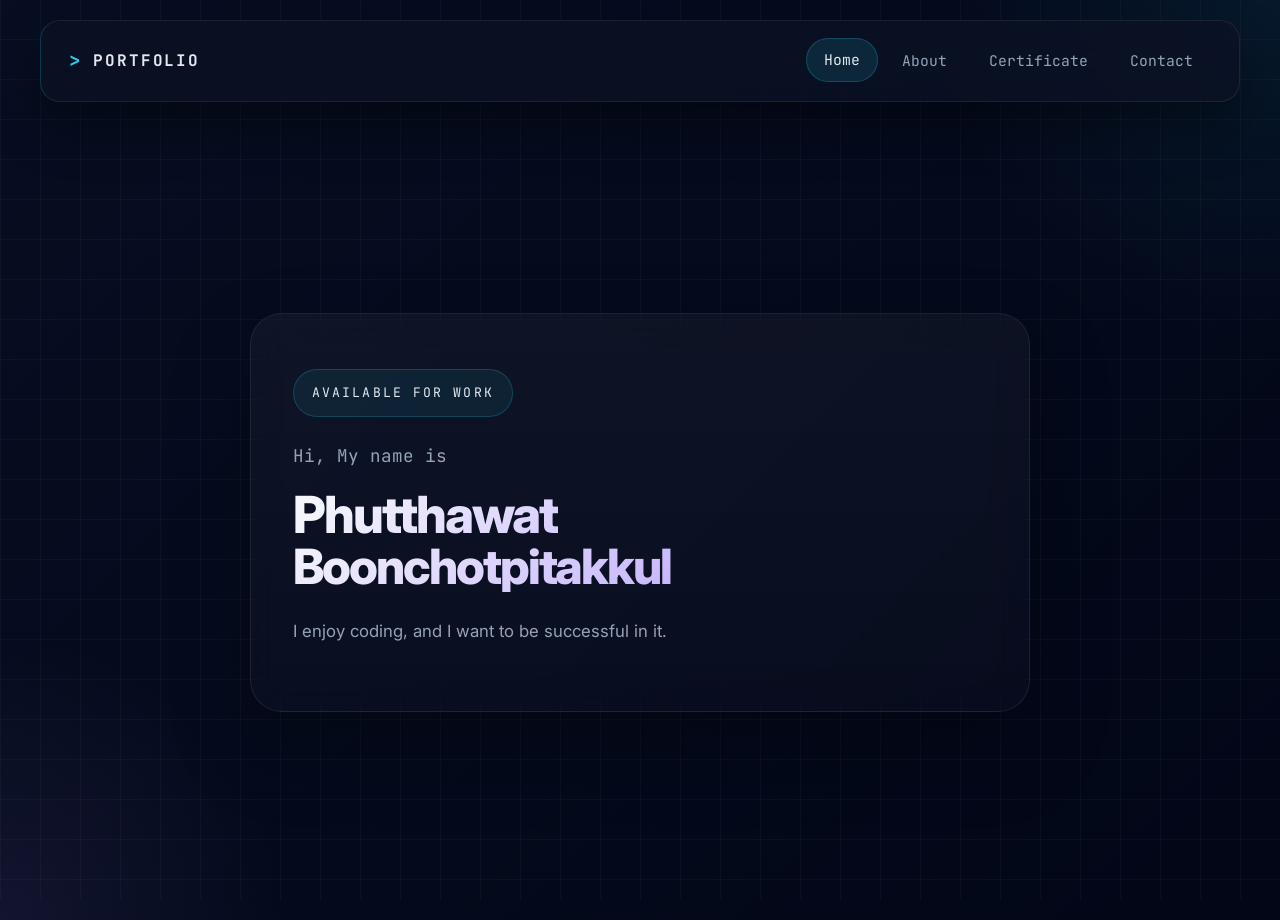
==== index.html @ 13bac24c "first commit" ====
<!DOCTYPE html>
<html lang="en">
<head>
    <meta charset="UTF-8">
    <meta name="viewport" content="width=device-width, initial-scale=1.0">
    <title>My Portfolio</title>
    <link rel="stylesheet" href="index.css">
</head>
<body>
<header class="main-header">
    <div class="logo">
        <span class="arrow">></span> PORTFOLIO
    </div>
    
    <nav class="nav-container">
        <ul class="nav">
            <li class="nav-item"><a href="index.html" class="nav-link active">Home</a></li>
            <li class="nav-item"><a href="index2_about.html" class="nav-link">About</a></li>
            <li class="nav-item"><a href="index3_certificate.html" class="nav-link">Certificate</a></li>
            <li class="nav-item"><a href="index4_contac.html" class="nav-link">Contact</a></li>
        </ul>
    </nav>
</header>

<section id="HERO">
    <div class="hero-content">
        <p class="tag">Available for work</p>
        <p class="greeting">Hi, My name is</p>
        <h1>Phutthawat <span>Boonchotpitakkul</span></h1>
        <p class="desc">I enjoy coding, and I want to be successful in it.</p>
    </div>
</section>

</body>
</html>
---- index.css ----
﻿@import url('https://fonts.googleapis.com/css2?family=Inter:wght@400;700&family=JetBrains+Mono:wght@400;500&display=swap');

:root {
    --bg-dark: #040b1a;
    --bg-panel: rgba(12, 18, 36, 0.75);
    --bg-panel-strong: rgba(5, 13, 34, 0.9);
    --border-glow: rgba(34, 211, 238, 0.35);
    --border-highlight: rgba(167, 139, 250, 0.6);
    --text-primary: #e2e8f0;
    --text-muted: #94a3b8;
    --text-accent: #22d3ee;
    --text-accent-strong: #a78bfa;
    --surface: rgba(255, 255, 255, 0.05);
    --shadow: 0 25px 50px rgba(0, 0, 0, 0.35);
    --radius: 20px;
}

* {
    box-sizing: border-box;
}

html {
    scroll-behavior: smooth;
}

body {
    margin: 0;
    min-height: 100vh;
    font-family: 'Inter', sans-serif;
    color: var(--text-primary);
    background-color: var(--bg-dark);
    background-image:
        radial-gradient(circle at top right, rgba(34, 211, 238, 0.08), transparent 22%),
        radial-gradient(circle at bottom left, rgba(167, 139, 250, 0.08), transparent 18%),
        linear-gradient(135deg, rgba(7, 14, 33, 1) 0%, rgba(2, 6, 23, 1) 100%);
    line-height: 1.65;
}

body::before {
    content: '';
    position: fixed;
    inset: 0;
    background-image:
        linear-gradient(0deg, rgba(255,255,255,0.03) 1px, transparent 1px),
        linear-gradient(90deg, rgba(255,255,255,0.03) 1px, transparent 1px);
    background-size: 40px 40px;
    pointer-events: none;
    z-index: -1;
}

img {
    max-width: 100%;
    display: block;
}

a {
    color: var(--text-accent);
    text-decoration: none;
}

a:hover {
    color: #8be9fd;
}

button,
input,
textarea {
    font: inherit;
}

.main-header {
    max-width: 1200px;
    margin: 20px auto 0;
    padding: 18px 28px;
    display: flex;
    align-items: center;
    justify-content: space-between;
    gap: 16px;
    background: rgba(12, 18, 36, 0.82);
    border: 1px solid rgba(255, 255, 255, 0.08);
    border-left: 1px solid rgba(34, 211, 238, 0.2);
    border-radius: var(--radius);
    box-shadow: var(--shadow);
    backdrop-filter: blur(18px);
}

.logo {
    display: inline-flex;
    align-items: center;
    gap: 10px;
    font-family: 'JetBrains Mono', monospace;
    font-weight: 700;
    letter-spacing: 0.12em;
    font-size: 1rem;
    text-transform: uppercase;
    color: var(--text-primary);
}

.logo .arrow {
    color: var(--text-accent);
    font-size: 1.2rem;
}

.nav-container {
    flex: 1;
}

.nav {
    display: flex;
    flex-wrap: wrap;
    justify-content: flex-end;
    list-style: none;
    gap: 6px;
    margin: 0;
    padding: 0;
}

.nav-link {
    display: inline-flex;
    align-items: center;
    justify-content: center;
    padding: 10px 18px;
    border-radius: 999px;
    color: var(--text-muted);
    font-size: 0.92rem;
    font-family: 'JetBrains Mono', monospace;
    transition: transform 0.25s ease, color 0.25s ease, background 0.25s ease;
}

.nav-link:hover,
.nav-link.active {
    color: var(--text-primary);
    background: rgba(34, 211, 238, 0.12);
    transform: translateY(-1px);
}

.nav-link.active {
    box-shadow: inset 0 0 0 1px rgba(34, 211, 238, 0.22);
}

section {
    max-width: 1200px;
    margin: 0 auto;
    padding: 80px 28px 60px;
}

.section-heading {
    display: flex;
    align-items: flex-end;
    flex-wrap: wrap;
    gap: 14px;
    margin-bottom: 40px;
}

.section-num {
    color: var(--text-accent);
    font-family: 'JetBrains Mono', monospace;
    font-size: 0.95rem;
    font-weight: 700;
    letter-spacing: 0.26em;
}

section h1 {
    margin: 0;
    font-size: clamp(2.25rem, 4vw, 3.4rem);
    line-height: 1.05;
    letter-spacing: -0.04em;
}

#HERO {
    display: grid;
    place-items: center;
    min-height: calc(100vh - 140px);
    padding-top: 120px;
}

.hero-content {
    width: min(780px, 100%);
    padding: 42px 42px 48px;
    background: linear-gradient(180deg, rgba(255,255,255,0.04), rgba(255,255,255,0.02));
    border: 1px solid rgba(255, 255, 255, 0.08);
    border-radius: 32px;
    box-shadow: 0 35px 80px rgba(0,0,0,0.25);
    backdrop-filter: blur(18px);
}

.tag {
    display: inline-flex;
    align-items: center;
    gap: 10px;
    padding: 12px 18px;
    border-radius: 999px;
    border: 1px solid rgba(34, 211, 238, 0.2);
    background: rgba(34, 211, 238, 0.08);
    color: var(--text-primary);
    font-family: 'JetBrains Mono', monospace;
    font-size: 0.82rem;
    letter-spacing: 0.16em;
    text-transform: uppercase;
    margin-bottom: 24px;
}

.greeting {
    margin: 0 0 18px;
    color: var(--text-muted);
    font-size: 1.1rem;
    font-family: 'JetBrains Mono', monospace;
}

h1 {
    margin: 0;
    font-size: clamp(3.2rem, 7vw, 5rem);
    font-weight: 800;
    line-height: 0.95;
    background: linear-gradient(135deg, #f8fafc 0%, #a78bfa 100%);
    -webkit-background-clip: text;
    background-clip: text;
    -webkit-text-fill-color: transparent;
}

h1 span {
    display: block;
    font-size: 0.95em;
    color: var(--text-accent);
}

.desc {
    margin-top: 26px;
    color: var(--text-muted);
    font-size: 1.05rem;
    max-width: 680px;
}

#ABOUT,
#PORTFOLIO,
#CONTACT {
    padding-top: 60px;
}

#ABOUT {
    padding-bottom: 80px;
}

.about-grid {
    display: grid;
    grid-template-columns: 1.2fr 0.8fr;
    gap: 40px;
    align-items: start;
}

.about-left p {
    margin: 0;
    color: var(--text-muted);
    font-size: 1.05rem;
    text-align: justify;
}

.terminal {
    position: relative;
    padding: 28px 26px 26px;
    background: rgba(7, 13, 30, 0.82);
    border: 1px solid rgba(56, 189, 248, 0.18);
    border-radius: 28px;
    box-shadow: 0 28px 60px rgba(0,0,0,0.25);
}

.terminal::before {
    content: '● ● ●';
    position: absolute;
    top: 18px;
    left: 20px;
    color: rgba(148, 163, 184, 0.55);
    letter-spacing: 8px;
    font-size: 0.75rem;
}

.term-body {
    margin-top: 16px;
}

.term-body p {
    margin: 10px 0;
    color: var(--text-primary);
    font-family: 'JetBrains Mono', monospace;
}

.green {
    color: #22c55e;
}

.blue {
    color: #38bdf8;
    font-weight: 600;
}

.projects-container {
    display: grid;
    gap: 30px;
}

.proj-item {
    display: grid;
    grid-template-columns: 380px minmax(0, 1fr);
    gap: 32px;
    align-items: center;
    padding: 26px;
    border-radius: 28px;
    background: rgba(10, 16, 32, 0.82);
    border: 1px solid rgba(255,255,255,0.06);
    box-shadow: 0 30px 80px rgba(0,0,0,0.2);
}

.proj-item:nth-child(even) {
    grid-template-columns: minmax(0, 1fr) 380px;
}

.proj-image {
    border-radius: 22px;
    overflow: hidden;
    min-height: 240px;
    background: #0a1221;
    border: 1px solid rgba(255,255,255,0.06);
}

.proj-image img {
    width: 100%;
    height: 100%;
    object-fit: cover;
    display: block;
    transition: transform 0.45s ease;
}

.proj-item:hover .proj-image img {
    transform: scale(1.04);
}

.proj-content {
    display: flex;
    flex-direction: column;
    gap: 16px;
}

.proj-tag {
    display: inline-flex;
    align-items: center;
    padding: 8px 14px;
    border-radius: 999px;
    background: rgba(56, 189, 248, 0.12);
    color: #7dd3fc;
    font-family: 'JetBrains Mono', monospace;
    font-size: 0.8rem;
    letter-spacing: 0.08em;
    text-transform: uppercase;
}

.proj-name {
    margin: 0;
    font-size: 2rem;
    font-weight: 800;
    color: #f8fafc;
}

.proj-desc {
    margin: 0;
    color: var(--text-muted);
    line-height: 1.75;
    font-size: 1rem;
    text-align: justify;
}

#CONTACT {
    padding-bottom: 80px;
}

#CONTACT .contact-container {
    display: grid;
    grid-template-columns: repeat(auto-fit, minmax(280px, 1fr));
    gap: 24px;
}

#CONTACT .contact-header {
    margin-bottom: 40px;
}

.contact-item {
    width: 100%;
    padding: 26px 28px;
    border-radius: 28px;
    background: rgba(12, 18, 36, 0.9);
    border: 1px solid rgba(34, 211, 238, 0.15);
    box-shadow: 0 25px 45px rgba(0, 0, 0, 0.25);
    display: grid;
    gap: 12px;
}

.contact-item:hover {
    transform: translateY(-3px);
    border-color: rgba(34, 211, 238, 0.3);
}

.info-icon {
    font-size: 1.8rem;
    color: var(--text-accent);
}

.info-label {
    color: var(--text-accent-strong);
    font-family: 'JetBrains Mono', monospace;
    font-size: 0.9rem;
    text-transform: uppercase;
    letter-spacing: 0.2em;
}

.info-value {
    color: var(--text-primary);
    font-size: 1.15rem;
    font-weight: 700;
    word-break: break-word;
}

.contact-header {
    display: flex;
    align-items: baseline;
    gap: 16px;
}
.btn-more {
    display: inline-flex;
    align-items: center;
    gap: 10px;
    padding: 14px 22px;
    border-radius: 999px;
    border: 1px solid rgba(255,255,255,0.08);
    background: rgba(255,255,255,0.04);
    color: var(--text-primary);
    transition: transform 0.25s ease, background 0.25s ease;
}

.btn-more:hover {
    background: rgba(34, 211, 238, 0.12);
    transform: translateY(-2px);
}

@media (max-width: 1080px) {
    .proj-item,
    .about-grid {
        grid-template-columns: 1fr;
    }

    .proj-item:nth-child(even) {
        grid-template-columns: 1fr;
    }
}

@media (max-width: 820px) {
    .main-header {
        flex-direction: column;
        align-items: flex-start;
    }

    .nav {
        justify-content: center;
        flex-wrap: nowrap;
        overflow-x: auto;
        -webkit-overflow-scrolling: touch;
        gap: 6px;
    }

    .nav-link {
        font-size: 0.82rem;
        padding: 8px 12px;
        white-space: nowrap;
    }

    section {
        padding: 60px 20px 40px;
    }

    .hero-content {
        padding: 32px 24px 32px;
    }
}

@media (max-width: 768px) {
    #CONTACT .contact-container {
        grid-template-columns: repeat(2, 1fr);
    }
}

@media (max-width: 640px) {
    .nav-link {
        padding: 10px 14px;
        font-size: 0.82rem;
    }

    .section-heading {
        gap: 10px;
    }

    .proj-name {
        font-size: 1.6rem;
    }

    .contact-item {
        padding: 22px;
    }

    #CONTACT .contact-container {
        grid-template-columns: 1fr;
    }

    #HERO {
        min-height: auto;
        padding-top: 80px;
    }

    h1 {
        font-size: clamp(2.4rem, 10vw, 3.7rem);
    }
}
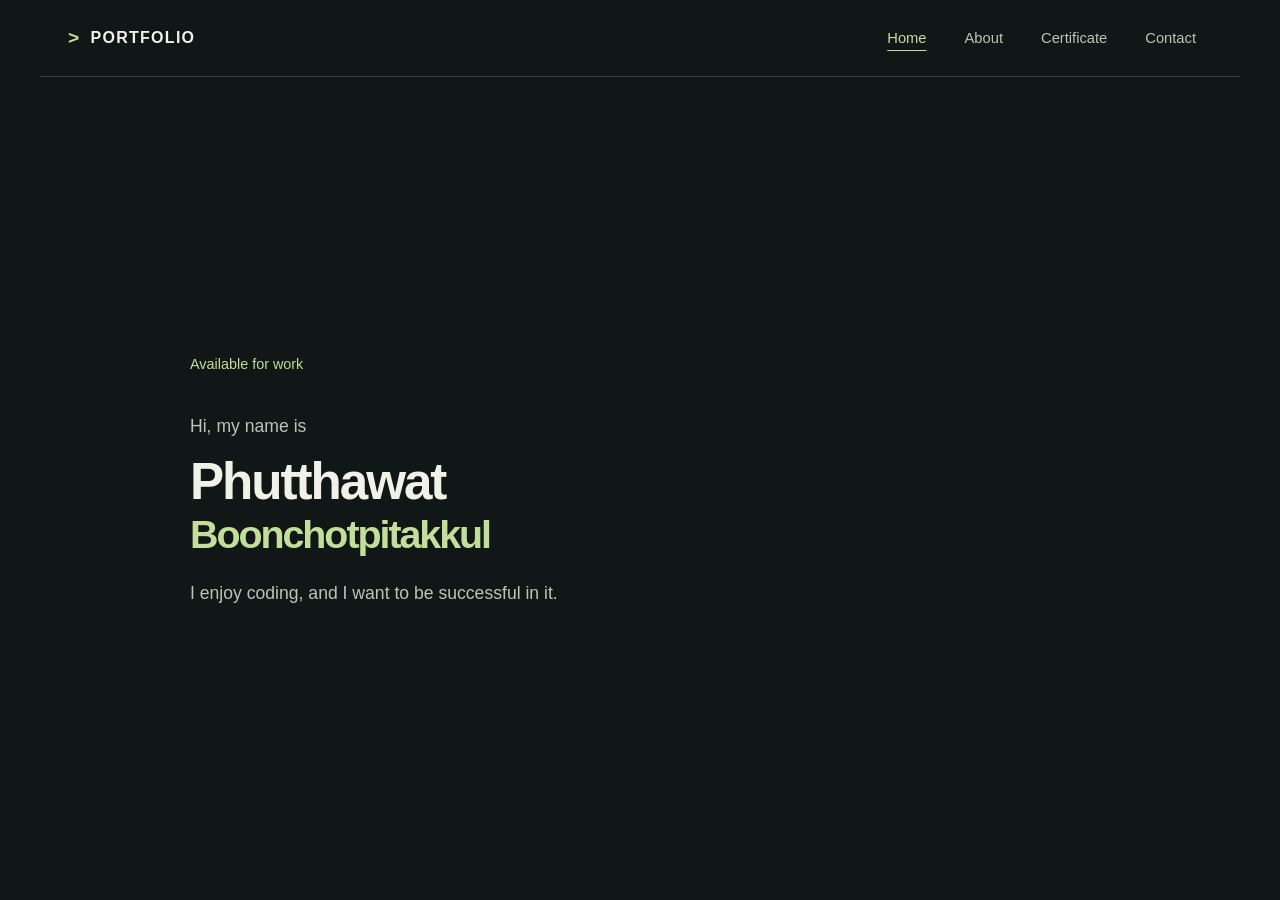
==== commit 27984d02: "Polish portfolio styling" ====
--- a/index.html
+++ b/index.html
@@ -1,35 +1,44 @@
 <!DOCTYPE html>
 <html lang="en">
+
 <head>
     <meta charset="UTF-8">
     <meta name="viewport" content="width=device-width, initial-scale=1.0">
-    <title>My Portfolio</title>
+    <title>Phutthawat Boonchotpitakkul | Portfolio</title>
     <link rel="stylesheet" href="index.css">
+    <link href="https://unpkg.com/aos@2.3.1/dist/aos.css" rel="stylesheet">
 </head>
+
 <body>
-<header class="main-header">
-    <div class="logo">
-        <span class="arrow">></span> PORTFOLIO
-    </div>
+    <header class="main-header">
+        <div class="logo">
+            <span class="arrow">></span> PORTFOLIO
+        </div>
+
+        <nav class="nav-container">
+            <ul class="nav">
+                <li class="nav-item"><a href="index.html" class="nav-link active">Home</a></li>
+                <li class="nav-item"><a href="index2_about.html" class="nav-link">About</a></li>
+                <li class="nav-item"><a href="index3_certificate.html" class="nav-link">Certificate</a></li>
+                <li class="nav-item"><a href="index4_contac.html" class="nav-link">Contact</a></li>
+            </ul>
+        </nav>
+    </header>
+
+    <section id="HERO">
+        <div class="hero-content" data-aos="zoom-in-up" data-aos-easing="ease-out-back">
+            <p class="tag">Available for work</p>
+            <p class="greeting">Hi, my name is</p>
+            <h1>Phutthawat <span>Boonchotpitakkul</span></h1>
+            <p class="desc">I enjoy coding, and I want to be successful in it.</p>
+        </div>
+    </section>
+    <script src="https://unpkg.com/aos@2.3.1/dist/aos.js"></script>
+    <script>
+        AOS.init();
+    </script>
     
-    <nav class="nav-container">
-        <ul class="nav">
-            <li class="nav-item"><a href="index.html" class="nav-link active">Home</a></li>
-            <li class="nav-item"><a href="index2_about.html" class="nav-link">About</a></li>
-            <li class="nav-item"><a href="index3_certificate.html" class="nav-link">Certificate</a></li>
-            <li class="nav-item"><a href="index4_contac.html" class="nav-link">Contact</a></li>
-        </ul>
-    </nav>
-</header>
+</body>
 
-<section id="HERO">
-    <div class="hero-content">
-        <p class="tag">Available for work</p>
-        <p class="greeting">Hi, My name is</p>
-        <h1>Phutthawat <span>Boonchotpitakkul</span></h1>
-        <p class="desc">I enjoy coding, and I want to be successful in it.</p>
-    </div>
-</section>
+    </html>
 
-</body>
-</html>
--- a/index.css
+++ b/index.css
@@ -1,519 +1,76 @@
-﻿@import url('https://fonts.googleapis.com/css2?family=Inter:wght@400;700&family=JetBrains+Mono:wght@400;500&display=swap');
-
 :root {
-    --bg-dark: #040b1a;
-    --bg-panel: rgba(12, 18, 36, 0.75);
-    --bg-panel-strong: rgba(5, 13, 34, 0.9);
-    --border-glow: rgba(34, 211, 238, 0.35);
-    --border-highlight: rgba(167, 139, 250, 0.6);
-    --text-primary: #e2e8f0;
-    --text-muted: #94a3b8;
-    --text-accent: #22d3ee;
-    --text-accent-strong: #a78bfa;
-    --surface: rgba(255, 255, 255, 0.05);
-    --shadow: 0 25px 50px rgba(0, 0, 0, 0.35);
-    --radius: 20px;
+    --bg-dark: #101716;
+    --bg-panel: #192320;
+    --bg-panel-strong: #202c27;
+    --border-glow: rgba(255,255,255,.12);
+    --border-highlight: #a8c686;
+    --text-primary: #f0f2e9;
+    --text-muted: #bdc5b6;
+    --text-accent: #c3dd9a;
+    --text-accent-strong: #d7e9b8;
+    --surface: #192320;
+    --shadow: none;
+    --radius: 4px;
 }
-
-* {
-    box-sizing: border-box;
-}
-
-html {
-    scroll-behavior: smooth;
-}
-
-body {
-    margin: 0;
-    min-height: 100vh;
-    font-family: 'Inter', sans-serif;
-    color: var(--text-primary);
-    background-color: var(--bg-dark);
-    background-image:
-        radial-gradient(circle at top right, rgba(34, 211, 238, 0.08), transparent 22%),
-        radial-gradient(circle at bottom left, rgba(167, 139, 250, 0.08), transparent 18%),
-        linear-gradient(135deg, rgba(7, 14, 33, 1) 0%, rgba(2, 6, 23, 1) 100%);
-    line-height: 1.65;
-}
-
-body::before {
-    content: '';
-    position: fixed;
-    inset: 0;
-    background-image:
-        linear-gradient(0deg, rgba(255,255,255,0.03) 1px, transparent 1px),
-        linear-gradient(90deg, rgba(255,255,255,0.03) 1px, transparent 1px);
-    background-size: 40px 40px;
-    pointer-events: none;
-    z-index: -1;
-}
-
-img {
-    max-width: 100%;
-    display: block;
-}
-
-a {
-    color: var(--text-accent);
-    text-decoration: none;
-}
-
-a:hover {
-    color: #8be9fd;
-}
-
-button,
-input,
-textarea {
-    font: inherit;
-}
-
-.main-header {
-    max-width: 1200px;
-    margin: 20px auto 0;
-    padding: 18px 28px;
-    display: flex;
-    align-items: center;
-    justify-content: space-between;
-    gap: 16px;
-    background: rgba(12, 18, 36, 0.82);
-    border: 1px solid rgba(255, 255, 255, 0.08);
-    border-left: 1px solid rgba(34, 211, 238, 0.2);
-    border-radius: var(--radius);
-    box-shadow: var(--shadow);
-    backdrop-filter: blur(18px);
-}
-
-.logo {
-    display: inline-flex;
-    align-items: center;
-    gap: 10px;
-    font-family: 'JetBrains Mono', monospace;
-    font-weight: 700;
-    letter-spacing: 0.12em;
-    font-size: 1rem;
-    text-transform: uppercase;
-    color: var(--text-primary);
-}
-
-.logo .arrow {
-    color: var(--text-accent);
-    font-size: 1.2rem;
-}
-
-.nav-container {
-    flex: 1;
-}
-
-.nav {
-    display: flex;
-    flex-wrap: wrap;
-    justify-content: flex-end;
-    list-style: none;
-    gap: 6px;
-    margin: 0;
-    padding: 0;
-}
-
-.nav-link {
-    display: inline-flex;
-    align-items: center;
-    justify-content: center;
-    padding: 10px 18px;
-    border-radius: 999px;
-    color: var(--text-muted);
-    font-size: 0.92rem;
-    font-family: 'JetBrains Mono', monospace;
-    transition: transform 0.25s ease, color 0.25s ease, background 0.25s ease;
-}
-
-.nav-link:hover,
-.nav-link.active {
-    color: var(--text-primary);
-    background: rgba(34, 211, 238, 0.12);
-    transform: translateY(-1px);
-}
-
-.nav-link.active {
-    box-shadow: inset 0 0 0 1px rgba(34, 211, 238, 0.22);
-}
-
-section {
-    max-width: 1200px;
-    margin: 0 auto;
-    padding: 80px 28px 60px;
-}
-
-.section-heading {
-    display: flex;
-    align-items: flex-end;
-    flex-wrap: wrap;
-    gap: 14px;
-    margin-bottom: 40px;
-}
-
-.section-num {
-    color: var(--text-accent);
-    font-family: 'JetBrains Mono', monospace;
-    font-size: 0.95rem;
-    font-weight: 700;
-    letter-spacing: 0.26em;
-}
-
-section h1 {
-    margin: 0;
-    font-size: clamp(2.25rem, 4vw, 3.4rem);
-    line-height: 1.05;
-    letter-spacing: -0.04em;
-}
-
-#HERO {
-    display: grid;
-    place-items: center;
-    min-height: calc(100vh - 140px);
-    padding-top: 120px;
-}
-
-.hero-content {
-    width: min(780px, 100%);
-    padding: 42px 42px 48px;
-    background: linear-gradient(180deg, rgba(255,255,255,0.04), rgba(255,255,255,0.02));
-    border: 1px solid rgba(255, 255, 255, 0.08);
-    border-radius: 32px;
-    box-shadow: 0 35px 80px rgba(0,0,0,0.25);
-    backdrop-filter: blur(18px);
-}
-
-.tag {
-    display: inline-flex;
-    align-items: center;
-    gap: 10px;
-    padding: 12px 18px;
-    border-radius: 999px;
-    border: 1px solid rgba(34, 211, 238, 0.2);
-    background: rgba(34, 211, 238, 0.08);
-    color: var(--text-primary);
-    font-family: 'JetBrains Mono', monospace;
-    font-size: 0.82rem;
-    letter-spacing: 0.16em;
-    text-transform: uppercase;
-    margin-bottom: 24px;
-}
-
-.greeting {
-    margin: 0 0 18px;
-    color: var(--text-muted);
-    font-size: 1.1rem;
-    font-family: 'JetBrains Mono', monospace;
-}
-
-h1 {
-    margin: 0;
-    font-size: clamp(3.2rem, 7vw, 5rem);
-    font-weight: 800;
-    line-height: 0.95;
-    background: linear-gradient(135deg, #f8fafc 0%, #a78bfa 100%);
-    -webkit-background-clip: text;
-    background-clip: text;
-    -webkit-text-fill-color: transparent;
-}
-
-h1 span {
-    display: block;
-    font-size: 0.95em;
-    color: var(--text-accent);
-}
-
-.desc {
-    margin-top: 26px;
-    color: var(--text-muted);
-    font-size: 1.05rem;
-    max-width: 680px;
-}
-
-#ABOUT,
-#PORTFOLIO,
-#CONTACT {
-    padding-top: 60px;
-}
-
-#ABOUT {
-    padding-bottom: 80px;
-}
-
-.about-grid {
-    display: grid;
-    grid-template-columns: 1.2fr 0.8fr;
-    gap: 40px;
-    align-items: start;
-}
-
-.about-left p {
-    margin: 0;
-    color: var(--text-muted);
-    font-size: 1.05rem;
-    text-align: justify;
-}
-
-.terminal {
-    position: relative;
-    padding: 28px 26px 26px;
-    background: rgba(7, 13, 30, 0.82);
-    border: 1px solid rgba(56, 189, 248, 0.18);
-    border-radius: 28px;
-    box-shadow: 0 28px 60px rgba(0,0,0,0.25);
-}
-
-.terminal::before {
-    content: '● ● ●';
-    position: absolute;
-    top: 18px;
-    left: 20px;
-    color: rgba(148, 163, 184, 0.55);
-    letter-spacing: 8px;
-    font-size: 0.75rem;
-}
-
-.term-body {
-    margin-top: 16px;
-}
-
-.term-body p {
-    margin: 10px 0;
-    color: var(--text-primary);
-    font-family: 'JetBrains Mono', monospace;
-}
-
-.green {
-    color: #22c55e;
-}
-
-.blue {
-    color: #38bdf8;
-    font-weight: 600;
-}
-
-.projects-container {
-    display: grid;
-    gap: 30px;
-}
-
-.proj-item {
-    display: grid;
-    grid-template-columns: 380px minmax(0, 1fr);
-    gap: 32px;
-    align-items: center;
-    padding: 26px;
-    border-radius: 28px;
-    background: rgba(10, 16, 32, 0.82);
-    border: 1px solid rgba(255,255,255,0.06);
-    box-shadow: 0 30px 80px rgba(0,0,0,0.2);
-}
-
-.proj-item:nth-child(even) {
-    grid-template-columns: minmax(0, 1fr) 380px;
-}
-
-.proj-image {
-    border-radius: 22px;
-    overflow: hidden;
-    min-height: 240px;
-    background: #0a1221;
-    border: 1px solid rgba(255,255,255,0.06);
-}
-
-.proj-image img {
-    width: 100%;
-    height: 100%;
-    object-fit: cover;
-    display: block;
-    transition: transform 0.45s ease;
-}
-
-.proj-item:hover .proj-image img {
-    transform: scale(1.04);
-}
-
-.proj-content {
-    display: flex;
-    flex-direction: column;
-    gap: 16px;
-}
-
-.proj-tag {
-    display: inline-flex;
-    align-items: center;
-    padding: 8px 14px;
-    border-radius: 999px;
-    background: rgba(56, 189, 248, 0.12);
-    color: #7dd3fc;
-    font-family: 'JetBrains Mono', monospace;
-    font-size: 0.8rem;
-    letter-spacing: 0.08em;
-    text-transform: uppercase;
-}
-
-.proj-name {
-    margin: 0;
-    font-size: 2rem;
-    font-weight: 800;
-    color: #f8fafc;
-}
-
-.proj-desc {
-    margin: 0;
-    color: var(--text-muted);
-    line-height: 1.75;
-    font-size: 1rem;
-    text-align: justify;
-}
-
-#CONTACT {
-    padding-bottom: 80px;
-}
-
-#CONTACT .contact-container {
-    display: grid;
-    grid-template-columns: repeat(auto-fit, minmax(280px, 1fr));
-    gap: 24px;
-}
-
-#CONTACT .contact-header {
-    margin-bottom: 40px;
-}
-
-.contact-item {
-    width: 100%;
-    padding: 26px 28px;
-    border-radius: 28px;
-    background: rgba(12, 18, 36, 0.9);
-    border: 1px solid rgba(34, 211, 238, 0.15);
-    box-shadow: 0 25px 45px rgba(0, 0, 0, 0.25);
-    display: grid;
-    gap: 12px;
-}
-
-.contact-item:hover {
-    transform: translateY(-3px);
-    border-color: rgba(34, 211, 238, 0.3);
-}
-
-.info-icon {
-    font-size: 1.8rem;
-    color: var(--text-accent);
-}
-
-.info-label {
-    color: var(--text-accent-strong);
-    font-family: 'JetBrains Mono', monospace;
-    font-size: 0.9rem;
-    text-transform: uppercase;
-    letter-spacing: 0.2em;
-}
-
-.info-value {
-    color: var(--text-primary);
-    font-size: 1.15rem;
-    font-weight: 700;
-    word-break: break-word;
-}
-
-.contact-header {
-    display: flex;
-    align-items: baseline;
-    gap: 16px;
-}
-.btn-more {
-    display: inline-flex;
-    align-items: center;
-    gap: 10px;
-    padding: 14px 22px;
-    border-radius: 999px;
-    border: 1px solid rgba(255,255,255,0.08);
-    background: rgba(255,255,255,0.04);
-    color: var(--text-primary);
-    transition: transform 0.25s ease, background 0.25s ease;
-}
-
-.btn-more:hover {
-    background: rgba(34, 211, 238, 0.12);
-    transform: translateY(-2px);
-}
-
-@media (max-width: 1080px) {
-    .proj-item,
-    .about-grid {
-        grid-template-columns: 1fr;
-    }
-
-    .proj-item:nth-child(even) {
-        grid-template-columns: 1fr;
-    }
-}
-
-@media (max-width: 820px) {
-    .main-header {
-        flex-direction: column;
-        align-items: flex-start;
-    }
-
-    .nav {
-        justify-content: center;
-        flex-wrap: nowrap;
-        overflow-x: auto;
-        -webkit-overflow-scrolling: touch;
-        gap: 6px;
-    }
-
-    .nav-link {
-        font-size: 0.82rem;
-        padding: 8px 12px;
-        white-space: nowrap;
-    }
-
-    section {
-        padding: 60px 20px 40px;
-    }
-
-    .hero-content {
-        padding: 32px 24px 32px;
-    }
-}
-
-@media (max-width: 768px) {
-    #CONTACT .contact-container {
-        grid-template-columns: repeat(2, 1fr);
-    }
-}
-
-@media (max-width: 640px) {
-    .nav-link {
-        padding: 10px 14px;
-        font-size: 0.82rem;
-    }
-
-    .section-heading {
-        gap: 10px;
-    }
-
-    .proj-name {
-        font-size: 1.6rem;
-    }
-
-    .contact-item {
-        padding: 22px;
-    }
-
-    #CONTACT .contact-container {
-        grid-template-columns: 1fr;
-    }
-
-    #HERO {
-        min-height: auto;
-        padding-top: 80px;
-    }
-
-    h1 {
-        font-size: clamp(2.4rem, 10vw, 3.7rem);
-    }
-}
+html, body { max-width:100%; overflow-x:hidden; margin:0; padding:0; }
+* { box-sizing:border-box; }
+html { scroll-behavior:smooth; }
+body { min-height:100vh; font-family:Inter,Arial,sans-serif; color:var(--text-primary); background:var(--bg-dark); line-height:1.65; }
+body::before { content:none; }
+a { color:var(--text-accent); text-decoration:none; }
+a:hover { color:#e2edcc; }
+a:focus-visible { outline:3px solid var(--text-accent); outline-offset:4px; }
+button,input,textarea { font:inherit; }
+.main-header { max-width:1200px; margin:0 auto; padding:16px 28px; display:flex; align-items:center; justify-content:space-between; gap:16px; background:var(--bg-dark); border:0; border-bottom:1px solid #34413a; border-radius:0; box-shadow:none; backdrop-filter:none; }
+.logo { display:inline-flex; align-items:center; gap:10px; font-weight:700; letter-spacing:.08em; font-size:1rem; text-transform:uppercase; color:var(--text-primary); }
+.logo .arrow { color:var(--text-accent); font-size:1.2rem; }
+.nav-container { flex:1; }
+.nav { display:flex; flex-wrap:wrap; justify-content:flex-end; list-style:none; gap:6px; margin:0; padding:0; }
+.nav-link { display:inline-flex; min-height:44px; align-items:center; justify-content:center; padding:8px 16px; color:var(--text-muted); font-size:.92rem; transition:color .2s ease; }
+.nav-link:hover,.nav-link.active { color:var(--text-accent); background:transparent; transform:none; }
+.nav-link.active { box-shadow:none; text-decoration:underline; text-underline-offset:7px; }
+section { max-width:1200px; margin:0 auto; padding:88px 28px 72px; }
+.section-heading,.contact-header { display:flex; align-items:flex-end; flex-wrap:wrap; gap:14px; margin-bottom:36px; }
+.section-num { color:var(--text-accent); font-size:.95rem; font-weight:700; }
+section h1 { margin:0; font-size:clamp(2.25rem,4vw,3.4rem); line-height:1.05; letter-spacing:-.04em; }
+#HERO { display:grid; place-items:center; min-height:calc(100vh - 84px); padding-top:70px; }
+.hero-content { width:min(900px,100%); padding:30px 0 42px; background:transparent; border:0; border-radius:0; box-shadow:none; backdrop-filter:none; }
+.tag { display:inline-flex; align-items:center; gap:10px; padding:8px 0; color:var(--text-accent); font-size:.9rem; margin-bottom:28px; }
+.greeting { margin:0 0 14px; color:var(--text-muted); font-size:1.1rem; }
+h1 { margin:0; font-size:clamp(3.2rem,7vw,6.6rem); font-weight:750; line-height:.98; letter-spacing:-.055em; color:var(--text-primary); }
+h1 span { display:block; margin-top:.12em; font-size:.77em; color:var(--text-accent); }
+.desc { margin-top:24px; color:var(--text-muted); font-size:1.1rem; max-width:680px; }
+#ABOUT,#PORTFOLIO,#CONTACT { padding-top:80px; }
+#ABOUT { padding-bottom:90px; }
+.about-grid { display:grid; grid-template-columns:1.2fr .8fr; gap:48px; align-items:start; }
+.about-left p { margin:0; color:var(--text-primary); font-size:1.08rem; text-align:left; line-height:1.8; }
+.terminal { position:relative; padding:34px 28px 24px; background:var(--bg-panel); border:0; border-left:3px solid var(--text-accent); border-radius:0; box-shadow:none; }
+.terminal::before { content:none; }
+.term-body { margin-top:0; }
+.term-body p { margin:10px 0; font-family:Inter,Arial,sans-serif; }
+.green { color:var(--text-accent); }
+.blue { color:var(--text-primary); font-weight:600; }
+.projects-container { display:grid; gap:26px; }
+.proj-item,.proj-item:nth-child(even) { display:grid; grid-template-columns:minmax(0,380px) minmax(0,1fr); gap:32px; align-items:center; padding:24px 0; border-radius:0; background:transparent; border:0; border-bottom:1px solid #34413a; box-shadow:none; }
+@media (min-width:1081px) { .proj-item:nth-child(even) .proj-image { order:2; } .proj-item:nth-child(even) .proj-content { order:1; text-align:right; align-items:flex-end; } }
+.proj-image { border-radius:0; overflow:hidden; width:100%; aspect-ratio:16/10; background:#202c27; border:0; }
+.proj-image img { width:100%; height:100%; object-fit:cover; display:block; transition:transform .45s ease; }
+.proj-image img[alt="THNCA"] { object-fit:contain; }
+.proj-item:hover .proj-image img { transform:scale(1.025); }
+.proj-content { display:flex; flex-direction:column; gap:14px; }
+.proj-tag { display:inline-flex; align-items:center; width:fit-content; padding:0; color:var(--text-accent); font-size:.9rem; }
+.proj-name { margin:0; font-size:clamp(1.55rem,3vw,2rem); font-weight:750; color:var(--text-primary); line-height:1.15; }
+.proj-desc { margin:0; color:var(--text-muted); line-height:1.75; font-size:1rem; text-align:left; }
+#CONTACT { padding-bottom:100px; }
+#CONTACT .contact-container { display:grid; grid-template-columns:repeat(auto-fit,minmax(240px,1fr)); gap:24px; }
+.contact-item { width:100%; padding:18px 0; border-radius:0; background:transparent; border:0; border-top:2px solid #34413a; box-shadow:none; display:grid; gap:10px; transition:transform .2s ease; }
+.contact-item:hover { transform:translateY(-2px); border-color:var(--text-accent); }
+.info-icon { font-size:1.5rem; color:var(--text-accent); }
+.info-label { color:var(--text-muted); font-size:.9rem; }
+.info-value { color:var(--text-primary); font-size:1.05rem; font-weight:700; word-break:break-word; }
+.btn-more { display:inline-flex; min-height:44px; align-items:center; gap:10px; padding:12px 18px; border:0; border-radius:0; background:var(--text-accent); color:#101716; transition:transform .2s ease; }
+.btn-more:hover { background:var(--text-accent-strong); color:#101716; transform:translateY(-2px); }
+@media(max-width:1080px) { .proj-item,.proj-item:nth-child(even),.about-grid { grid-template-columns:1fr; } }
+@media(max-width:820px) { .main-header { flex-direction:column; align-items:flex-start; } .nav { justify-content:flex-start; flex-wrap:wrap; } .nav-link { font-size:.85rem; padding:8px 12px; } section { padding:60px 20px 40px; } .hero-content { padding:24px 0 32px; } }
+@media(max-width:768px) { #CONTACT .contact-container { grid-template-columns:repeat(2,1fr); } }
+@media(max-width:640px) { .nav-link { padding:10px 14px; font-size:.82rem; } .section-heading { gap:10px; } .proj-name { font-size:1.5rem; } .contact-item { padding:18px 0; } #CONTACT .contact-container { grid-template-columns:1fr; } #HERO { min-height:calc(90vh - 60px); padding-top:40px; } h1 { font-size:clamp(2.2rem,10vw,3.4rem); } .about-left p {font-size:1rem;} }
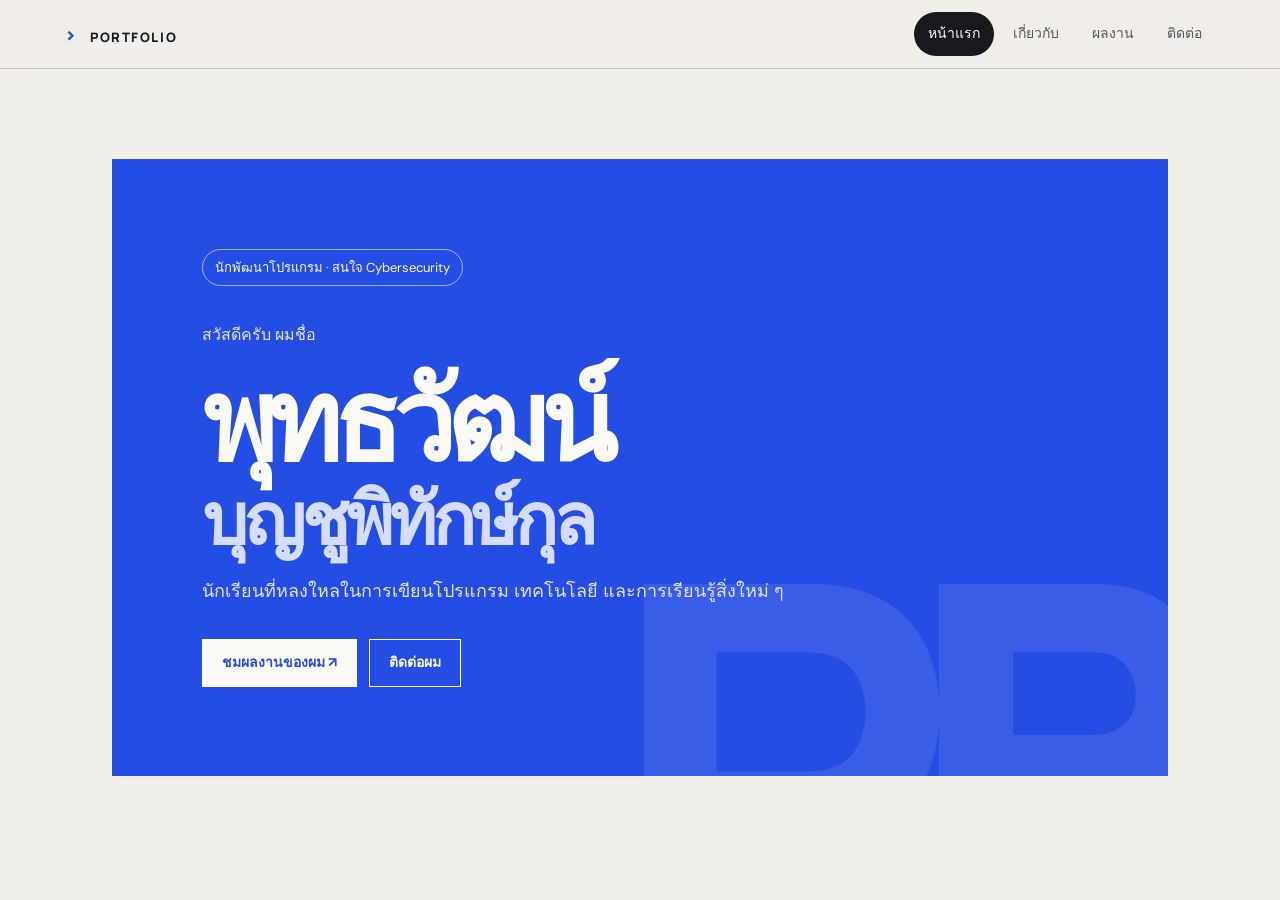
==== commit 3bb651aa: "Improve Thai portfolio UX and responsive layout" ====
--- a/index.html
+++ b/index.html
@@ -1,5 +1,5 @@
 <!DOCTYPE html>
-<html lang="en">
+<html lang="th">
 
 <head>
     <meta charset="UTF-8">
@@ -17,20 +17,20 @@
 
         <nav class="nav-container">
             <ul class="nav">
-                <li class="nav-item"><a href="index.html" class="nav-link active">Home</a></li>
-                <li class="nav-item"><a href="index2_about.html" class="nav-link">About</a></li>
-                <li class="nav-item"><a href="index3_certificate.html" class="nav-link">Certificate</a></li>
-                <li class="nav-item"><a href="index4_contac.html" class="nav-link">Contact</a></li>
+                <li class="nav-item"><a href="index.html" class="nav-link active">หน้าแรก</a></li>
+                <li class="nav-item"><a href="index2_about.html" class="nav-link">เกี่ยวกับ</a></li>
+                <li class="nav-item"><a href="index3_certificate.html" class="nav-link">ผลงาน</a></li>
+                <li class="nav-item"><a href="index4_contac.html" class="nav-link">ติดต่อ</a></li>
             </ul>
         </nav>
     </header>
 
     <section id="HERO">
-        <div class="hero-content" data-aos="zoom-in-up" data-aos-easing="ease-out-back">
-            <p class="tag">Available for work</p>
-            <p class="greeting">Hi, my name is</p>
-            <h1>Phutthawat <span>Boonchotpitakkul</span></h1>
-            <p class="desc">I enjoy coding, and I want to be successful in it.</p>
+        <div class="hero-content">
+            <p class="tag">นักพัฒนาโปรแกรม · สนใจ Cybersecurity</p>
+            <p class="greeting">สวัสดีครับ ผมชื่อ</p>
+            <h1>พุทธวัฒน์ <span>บุญชูพิทักษ์กุล</span></h1>
+            <p class="desc">นักเรียนที่หลงใหลในการเขียนโปรแกรม เทคโนโลยี และการเรียนรู้สิ่งใหม่ ๆ</p><div class="hero-actions"><a class="button primary" href="index3_certificate.html">ชมผลงานของผม ↗</a><a class="button secondary" href="index4_contac.html">ติดต่อผม</a></div>
         </div>
     </section>
     <script src="https://unpkg.com/aos@2.3.1/dist/aos.js"></script>
--- a/index.css
+++ b/index.css
@@ -1,76 +1,6 @@
-:root {
-    --bg-dark: #101716;
-    --bg-panel: #192320;
-    --bg-panel-strong: #202c27;
-    --border-glow: rgba(255,255,255,.12);
-    --border-highlight: #a8c686;
-    --text-primary: #f0f2e9;
-    --text-muted: #bdc5b6;
-    --text-accent: #c3dd9a;
-    --text-accent-strong: #d7e9b8;
-    --surface: #192320;
-    --shadow: none;
-    --radius: 4px;
-}
-html, body { max-width:100%; overflow-x:hidden; margin:0; padding:0; }
-* { box-sizing:border-box; }
-html { scroll-behavior:smooth; }
-body { min-height:100vh; font-family:Inter,Arial,sans-serif; color:var(--text-primary); background:var(--bg-dark); line-height:1.65; }
-body::before { content:none; }
-a { color:var(--text-accent); text-decoration:none; }
-a:hover { color:#e2edcc; }
-a:focus-visible { outline:3px solid var(--text-accent); outline-offset:4px; }
-button,input,textarea { font:inherit; }
-.main-header { max-width:1200px; margin:0 auto; padding:16px 28px; display:flex; align-items:center; justify-content:space-between; gap:16px; background:var(--bg-dark); border:0; border-bottom:1px solid #34413a; border-radius:0; box-shadow:none; backdrop-filter:none; }
-.logo { display:inline-flex; align-items:center; gap:10px; font-weight:700; letter-spacing:.08em; font-size:1rem; text-transform:uppercase; color:var(--text-primary); }
-.logo .arrow { color:var(--text-accent); font-size:1.2rem; }
-.nav-container { flex:1; }
-.nav { display:flex; flex-wrap:wrap; justify-content:flex-end; list-style:none; gap:6px; margin:0; padding:0; }
-.nav-link { display:inline-flex; min-height:44px; align-items:center; justify-content:center; padding:8px 16px; color:var(--text-muted); font-size:.92rem; transition:color .2s ease; }
-.nav-link:hover,.nav-link.active { color:var(--text-accent); background:transparent; transform:none; }
-.nav-link.active { box-shadow:none; text-decoration:underline; text-underline-offset:7px; }
-section { max-width:1200px; margin:0 auto; padding:88px 28px 72px; }
-.section-heading,.contact-header { display:flex; align-items:flex-end; flex-wrap:wrap; gap:14px; margin-bottom:36px; }
-.section-num { color:var(--text-accent); font-size:.95rem; font-weight:700; }
-section h1 { margin:0; font-size:clamp(2.25rem,4vw,3.4rem); line-height:1.05; letter-spacing:-.04em; }
-#HERO { display:grid; place-items:center; min-height:calc(100vh - 84px); padding-top:70px; }
-.hero-content { width:min(900px,100%); padding:30px 0 42px; background:transparent; border:0; border-radius:0; box-shadow:none; backdrop-filter:none; }
-.tag { display:inline-flex; align-items:center; gap:10px; padding:8px 0; color:var(--text-accent); font-size:.9rem; margin-bottom:28px; }
-.greeting { margin:0 0 14px; color:var(--text-muted); font-size:1.1rem; }
-h1 { margin:0; font-size:clamp(3.2rem,7vw,6.6rem); font-weight:750; line-height:.98; letter-spacing:-.055em; color:var(--text-primary); }
-h1 span { display:block; margin-top:.12em; font-size:.77em; color:var(--text-accent); }
-.desc { margin-top:24px; color:var(--text-muted); font-size:1.1rem; max-width:680px; }
-#ABOUT,#PORTFOLIO,#CONTACT { padding-top:80px; }
-#ABOUT { padding-bottom:90px; }
-.about-grid { display:grid; grid-template-columns:1.2fr .8fr; gap:48px; align-items:start; }
-.about-left p { margin:0; color:var(--text-primary); font-size:1.08rem; text-align:left; line-height:1.8; }
-.terminal { position:relative; padding:34px 28px 24px; background:var(--bg-panel); border:0; border-left:3px solid var(--text-accent); border-radius:0; box-shadow:none; }
-.terminal::before { content:none; }
-.term-body { margin-top:0; }
-.term-body p { margin:10px 0; font-family:Inter,Arial,sans-serif; }
-.green { color:var(--text-accent); }
-.blue { color:var(--text-primary); font-weight:600; }
-.projects-container { display:grid; gap:26px; }
-.proj-item,.proj-item:nth-child(even) { display:grid; grid-template-columns:minmax(0,380px) minmax(0,1fr); gap:32px; align-items:center; padding:24px 0; border-radius:0; background:transparent; border:0; border-bottom:1px solid #34413a; box-shadow:none; }
-@media (min-width:1081px) { .proj-item:nth-child(even) .proj-image { order:2; } .proj-item:nth-child(even) .proj-content { order:1; text-align:right; align-items:flex-end; } }
-.proj-image { border-radius:0; overflow:hidden; width:100%; aspect-ratio:16/10; background:#202c27; border:0; }
-.proj-image img { width:100%; height:100%; object-fit:cover; display:block; transition:transform .45s ease; }
-.proj-image img[alt="THNCA"] { object-fit:contain; }
-.proj-item:hover .proj-image img { transform:scale(1.025); }
-.proj-content { display:flex; flex-direction:column; gap:14px; }
-.proj-tag { display:inline-flex; align-items:center; width:fit-content; padding:0; color:var(--text-accent); font-size:.9rem; }
-.proj-name { margin:0; font-size:clamp(1.55rem,3vw,2rem); font-weight:750; color:var(--text-primary); line-height:1.15; }
-.proj-desc { margin:0; color:var(--text-muted); line-height:1.75; font-size:1rem; text-align:left; }
-#CONTACT { padding-bottom:100px; }
-#CONTACT .contact-container { display:grid; grid-template-columns:repeat(auto-fit,minmax(240px,1fr)); gap:24px; }
-.contact-item { width:100%; padding:18px 0; border-radius:0; background:transparent; border:0; border-top:2px solid #34413a; box-shadow:none; display:grid; gap:10px; transition:transform .2s ease; }
-.contact-item:hover { transform:translateY(-2px); border-color:var(--text-accent); }
-.info-icon { font-size:1.5rem; color:var(--text-accent); }
-.info-label { color:var(--text-muted); font-size:.9rem; }
-.info-value { color:var(--text-primary); font-size:1.05rem; font-weight:700; word-break:break-word; }
-.btn-more { display:inline-flex; min-height:44px; align-items:center; gap:10px; padding:12px 18px; border:0; border-radius:0; background:var(--text-accent); color:#101716; transition:transform .2s ease; }
-.btn-more:hover { background:var(--text-accent-strong); color:#101716; transform:translateY(-2px); }
-@media(max-width:1080px) { .proj-item,.proj-item:nth-child(even),.about-grid { grid-template-columns:1fr; } }
-@media(max-width:820px) { .main-header { flex-direction:column; align-items:flex-start; } .nav { justify-content:flex-start; flex-wrap:wrap; } .nav-link { font-size:.85rem; padding:8px 12px; } section { padding:60px 20px 40px; } .hero-content { padding:24px 0 32px; } }
-@media(max-width:768px) { #CONTACT .contact-container { grid-template-columns:repeat(2,1fr); } }
-@media(max-width:640px) { .nav-link { padding:10px 14px; font-size:.82rem; } .section-heading { gap:10px; } .proj-name { font-size:1.5rem; } .contact-item { padding:18px 0; } #CONTACT .contact-container { grid-template-columns:1fr; } #HERO { min-height:calc(90vh - 60px); padding-top:40px; } h1 { font-size:clamp(2.2rem,10vw,3.4rem); } .about-left p {font-size:1rem;} }
+@import url('https://fonts.googleapis.com/css2?family=DM+Sans:wght@400;500;600;700&family=Manrope:wght@400;500;600;700;800&display=swap');
+:root{--ink:#17191c;--muted:#5e6268;--paper:#f1efe9;--white:#fbfaf7;--blue:#244de3;--line:#c9c7c0;--ease:cubic-bezier(.23,1,.32,1)}
+*{box-sizing:border-box}html{scroll-behavior:smooth;scroll-padding-top:88px}body{margin:0;background:var(--paper);color:var(--ink);font:400 16px/1.65 'DM Sans',system-ui,sans-serif}a{color:inherit;text-decoration:none}a:focus-visible{outline:3px solid var(--blue);outline-offset:4px}img{display:block;max-width:100%}.main-header{position:sticky;top:0;z-index:10;width:100%;max-width:none;margin:0;padding:12px max(5vw,20px);display:flex;justify-content:space-between;align-items:center;gap:22px;background:rgba(241,239,233,.94);backdrop-filter:blur(14px);border-bottom:1px solid var(--line)}.logo{font:800 13px 'Manrope',sans-serif;letter-spacing:.12em;white-space:nowrap}.logo .arrow{color:var(--blue);font-size:20px;margin-right:7px}.nav-container{flex:0 1 auto}.nav{display:flex;align-items:center;justify-content:flex-end;gap:5px;margin:0;padding:0;list-style:none}.nav-link{display:inline-flex;min-height:44px;align-items:center;justify-content:center;padding:8px 14px;color:#55585d;font-size:14px;border-radius:999px;transition:color .18s ease,background-color .18s ease}.nav-link:hover,.nav-link.active{color:var(--white);background:var(--ink)}section{width:min(1120px,100%);margin:0 auto;padding:76px 32px 88px}.section-heading,.contact-header{display:flex;align-items:baseline;gap:14px;margin-bottom:32px}.section-num{color:var(--blue);font:700 13px 'Manrope',sans-serif}.section-heading h1,.contact-header h1{margin:0;font:800 clamp(34px,5vw,60px)/1.04 'Manrope',sans-serif;letter-spacing:-.055em}#HERO{width:min(1120px,100%);min-height:min(760px,calc(100svh - 70px));padding:90px 32px 110px;display:flex;align-items:center}.hero-content{width:100%;padding:clamp(32px,7vw,92px);background:var(--blue);color:var(--white);position:relative;overflow:hidden}.hero-content:after{content:'PB';position:absolute;right:-.04em;bottom:-.48em;color:rgba(255,255,255,.09);font:800 clamp(200px,42vw,540px)/1 'Manrope',sans-serif;letter-spacing:-.1em;pointer-events:none}.hero-content>*{position:relative;z-index:1}.tag{display:inline-flex;margin:0 0 36px;padding:7px 12px;border:1px solid rgba(255,255,255,.55);border-radius:999px;font-size:13px}.greeting{margin:0 0 16px;color:#e0e5ff}.hero-content h1{max-width:850px;margin:0;font:800 clamp(48px,9.4vw,112px)/.98 'Manrope',sans-serif;letter-spacing:-.075em}.hero-content h1 span{display:block;margin-top:.12em;color:#d4ddff;font-size:.64em;letter-spacing:-.055em}.desc{max-width:590px;margin:24px 0 0;color:#e0e5ff;font-size:18px}.hero-actions{display:flex;flex-wrap:wrap;gap:12px;margin-top:32px}.button{min-height:48px;display:inline-flex;align-items:center;justify-content:center;padding:11px 19px;border:1px solid var(--white);font-weight:700;font-size:14px;transition:transform .16s var(--ease),background-color .16s ease,color .16s ease}.button.primary{background:var(--white);color:var(--blue)}.button.secondary:hover{background:var(--white);color:var(--blue)}.button:active{transform:scale(.98)}#ABOUT,#PORTFOLIO,#CONTACT{padding-top:78px}.about-grid{display:grid;grid-template-columns:1.15fr .85fr;gap:44px;align-items:start}.about-left p{margin:0;font-size:17px;line-height:1.85}.terminal{padding:27px 26px;background:#e2e0da;border-top:3px solid var(--blue)}.term-body p{margin:8px 0}.green{color:var(--blue)}.blue{font-weight:700}.projects-container{display:grid;gap:0}.proj-item,.proj-item:nth-child(even){display:grid;grid-template-columns:minmax(0,.92fr) minmax(0,1.08fr);gap:36px;align-items:center;padding:32px 0;border-bottom:1px solid var(--line)}.proj-image{aspect-ratio:16/10;overflow:hidden;background:#e2e0da}.proj-image img{width:100%;height:100%;object-fit:cover;transition:transform .35s var(--ease)}.proj-image img[alt="THNCA"]{object-fit:contain}.proj-content{display:flex;flex-direction:column;align-items:flex-start;gap:12px}.proj-tag{color:var(--blue);font-size:13px;font-weight:700}.proj-name{margin:0;font:800 clamp(25px,3.6vw,40px)/1.1 'Manrope',sans-serif;letter-spacing:-.045em}.proj-desc{margin:0;color:#44474d;line-height:1.8}.contact-container{display:grid;grid-template-columns:repeat(2,minmax(0,1fr));gap:0 32px}.contact-item{min-width:0;display:grid;grid-template-columns:36px 1fr;column-gap:12px;padding:21px 0;border-top:1px solid var(--line)}.info-icon{grid-row:span 2;color:var(--blue);font-size:19px}.info-label{color:var(--muted);font-size:13px}.info-value{font-weight:700;overflow-wrap:anywhere}.contact-item:hover .info-value{color:var(--blue)}
+@media(hover:hover) and (pointer:fine){.proj-item:hover .proj-image img{transform:scale(1.025)}.button:hover{transform:translateY(-2px)}}
+@media(max-width:760px){.main-header{padding:10px 18px;gap:8px;flex-direction:column;align-items:stretch}.logo{padding:2px 0}.nav-container{width:100%}.nav{display:grid;grid-template-columns:repeat(4,minmax(0,1fr));gap:2px}.nav-link{width:100%;padding:7px 3px;font-size:clamp(11px,3.1vw,14px)}section{padding:56px 20px 64px}#HERO{min-height:calc(88svh - 105px);padding:30px 20px 60px}.hero-content{padding:clamp(27px,8vw,48px)}.tag{margin-bottom:26px}.hero-content h1{font-size:clamp(43px,11vw,76px)}.desc{font-size:16px}.about-grid{grid-template-columns:1fr;gap:24px}.about-left p{font-size:16px}.proj-item,.proj-item:nth-child(even){grid-template-columns:minmax(0,1fr);gap:17px;padding:23px 0}.proj-image{aspect-ratio:16/9}.contact-container{grid-template-columns:minmax(0,1fr)}#ABOUT,#PORTFOLIO,#CONTACT{padding-top:56px}.section-heading,.contact-header{gap:10px;margin-bottom:25px}.section-heading h1,.contact-header h1{font-size:clamp(34px,9vw,48px)}}
+@media(prefers-reduced-motion:reduce){html{scroll-behavior:auto}*,*::before,*::after{animation-duration:.01ms!important;animation-iteration-count:1!important;scroll-behavior:auto!important;transition-duration:.01ms!important}}
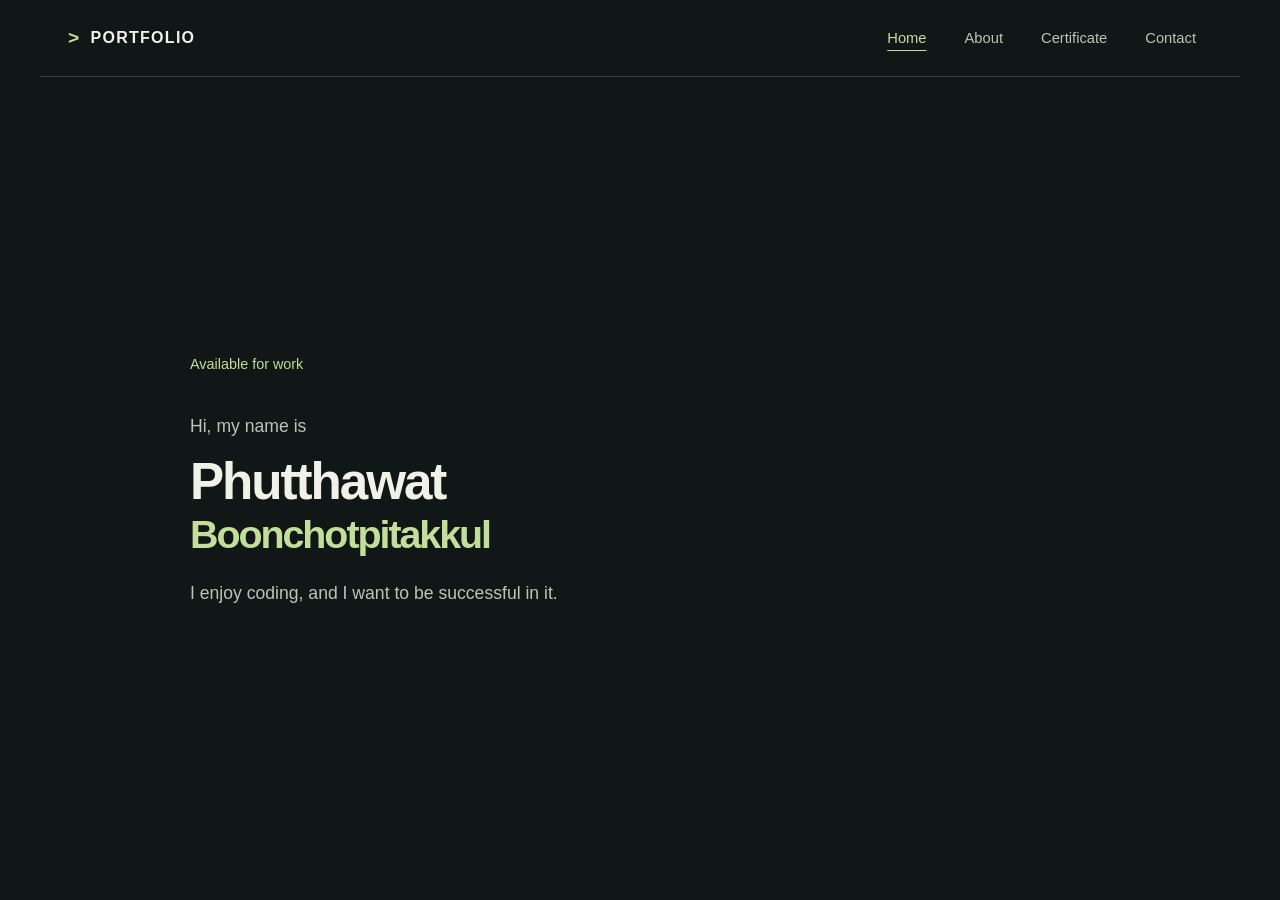
==== commit 50555a21: "Restore previous portfolio design" ====
--- a/index.html
+++ b/index.html
@@ -1,5 +1,5 @@
 <!DOCTYPE html>
-<html lang="th">
+<html lang="en">
 
 <head>
     <meta charset="UTF-8">
@@ -17,20 +17,20 @@
 
         <nav class="nav-container">
             <ul class="nav">
-                <li class="nav-item"><a href="index.html" class="nav-link active">หน้าแรก</a></li>
-                <li class="nav-item"><a href="index2_about.html" class="nav-link">เกี่ยวกับ</a></li>
-                <li class="nav-item"><a href="index3_certificate.html" class="nav-link">ผลงาน</a></li>
-                <li class="nav-item"><a href="index4_contac.html" class="nav-link">ติดต่อ</a></li>
+                <li class="nav-item"><a href="index.html" class="nav-link active">Home</a></li>
+                <li class="nav-item"><a href="index2_about.html" class="nav-link">About</a></li>
+                <li class="nav-item"><a href="index3_certificate.html" class="nav-link">Certificate</a></li>
+                <li class="nav-item"><a href="index4_contac.html" class="nav-link">Contact</a></li>
             </ul>
         </nav>
     </header>
 
     <section id="HERO">
-        <div class="hero-content">
-            <p class="tag">นักพัฒนาโปรแกรม · สนใจ Cybersecurity</p>
-            <p class="greeting">สวัสดีครับ ผมชื่อ</p>
-            <h1>พุทธวัฒน์ <span>บุญชูพิทักษ์กุล</span></h1>
-            <p class="desc">นักเรียนที่หลงใหลในการเขียนโปรแกรม เทคโนโลยี และการเรียนรู้สิ่งใหม่ ๆ</p><div class="hero-actions"><a class="button primary" href="index3_certificate.html">ชมผลงานของผม ↗</a><a class="button secondary" href="index4_contac.html">ติดต่อผม</a></div>
+        <div class="hero-content" data-aos="zoom-in-up" data-aos-easing="ease-out-back">
+            <p class="tag">Available for work</p>
+            <p class="greeting">Hi, my name is</p>
+            <h1>Phutthawat <span>Boonchotpitakkul</span></h1>
+            <p class="desc">I enjoy coding, and I want to be successful in it.</p>
         </div>
     </section>
     <script src="https://unpkg.com/aos@2.3.1/dist/aos.js"></script>
--- a/index.css
+++ b/index.css
@@ -1,6 +1,103 @@
-@import url('https://fonts.googleapis.com/css2?family=DM+Sans:wght@400;500;600;700&family=Manrope:wght@400;500;600;700;800&display=swap');
-:root{--ink:#17191c;--muted:#5e6268;--paper:#f1efe9;--white:#fbfaf7;--blue:#244de3;--line:#c9c7c0;--ease:cubic-bezier(.23,1,.32,1)}
-*{box-sizing:border-box}html{scroll-behavior:smooth;scroll-padding-top:88px}body{margin:0;background:var(--paper);color:var(--ink);font:400 16px/1.65 'DM Sans',system-ui,sans-serif}a{color:inherit;text-decoration:none}a:focus-visible{outline:3px solid var(--blue);outline-offset:4px}img{display:block;max-width:100%}.main-header{position:sticky;top:0;z-index:10;width:100%;max-width:none;margin:0;padding:12px max(5vw,20px);display:flex;justify-content:space-between;align-items:center;gap:22px;background:rgba(241,239,233,.94);backdrop-filter:blur(14px);border-bottom:1px solid var(--line)}.logo{font:800 13px 'Manrope',sans-serif;letter-spacing:.12em;white-space:nowrap}.logo .arrow{color:var(--blue);font-size:20px;margin-right:7px}.nav-container{flex:0 1 auto}.nav{display:flex;align-items:center;justify-content:flex-end;gap:5px;margin:0;padding:0;list-style:none}.nav-link{display:inline-flex;min-height:44px;align-items:center;justify-content:center;padding:8px 14px;color:#55585d;font-size:14px;border-radius:999px;transition:color .18s ease,background-color .18s ease}.nav-link:hover,.nav-link.active{color:var(--white);background:var(--ink)}section{width:min(1120px,100%);margin:0 auto;padding:76px 32px 88px}.section-heading,.contact-header{display:flex;align-items:baseline;gap:14px;margin-bottom:32px}.section-num{color:var(--blue);font:700 13px 'Manrope',sans-serif}.section-heading h1,.contact-header h1{margin:0;font:800 clamp(34px,5vw,60px)/1.04 'Manrope',sans-serif;letter-spacing:-.055em}#HERO{width:min(1120px,100%);min-height:min(760px,calc(100svh - 70px));padding:90px 32px 110px;display:flex;align-items:center}.hero-content{width:100%;padding:clamp(32px,7vw,92px);background:var(--blue);color:var(--white);position:relative;overflow:hidden}.hero-content:after{content:'PB';position:absolute;right:-.04em;bottom:-.48em;color:rgba(255,255,255,.09);font:800 clamp(200px,42vw,540px)/1 'Manrope',sans-serif;letter-spacing:-.1em;pointer-events:none}.hero-content>*{position:relative;z-index:1}.tag{display:inline-flex;margin:0 0 36px;padding:7px 12px;border:1px solid rgba(255,255,255,.55);border-radius:999px;font-size:13px}.greeting{margin:0 0 16px;color:#e0e5ff}.hero-content h1{max-width:850px;margin:0;font:800 clamp(48px,9.4vw,112px)/.98 'Manrope',sans-serif;letter-spacing:-.075em}.hero-content h1 span{display:block;margin-top:.12em;color:#d4ddff;font-size:.64em;letter-spacing:-.055em}.desc{max-width:590px;margin:24px 0 0;color:#e0e5ff;font-size:18px}.hero-actions{display:flex;flex-wrap:wrap;gap:12px;margin-top:32px}.button{min-height:48px;display:inline-flex;align-items:center;justify-content:center;padding:11px 19px;border:1px solid var(--white);font-weight:700;font-size:14px;transition:transform .16s var(--ease),background-color .16s ease,color .16s ease}.button.primary{background:var(--white);color:var(--blue)}.button.secondary:hover{background:var(--white);color:var(--blue)}.button:active{transform:scale(.98)}#ABOUT,#PORTFOLIO,#CONTACT{padding-top:78px}.about-grid{display:grid;grid-template-columns:1.15fr .85fr;gap:44px;align-items:start}.about-left p{margin:0;font-size:17px;line-height:1.85}.terminal{padding:27px 26px;background:#e2e0da;border-top:3px solid var(--blue)}.term-body p{margin:8px 0}.green{color:var(--blue)}.blue{font-weight:700}.projects-container{display:grid;gap:0}.proj-item,.proj-item:nth-child(even){display:grid;grid-template-columns:minmax(0,.92fr) minmax(0,1.08fr);gap:36px;align-items:center;padding:32px 0;border-bottom:1px solid var(--line)}.proj-image{aspect-ratio:16/10;overflow:hidden;background:#e2e0da}.proj-image img{width:100%;height:100%;object-fit:cover;transition:transform .35s var(--ease)}.proj-image img[alt="THNCA"]{object-fit:contain}.proj-content{display:flex;flex-direction:column;align-items:flex-start;gap:12px}.proj-tag{color:var(--blue);font-size:13px;font-weight:700}.proj-name{margin:0;font:800 clamp(25px,3.6vw,40px)/1.1 'Manrope',sans-serif;letter-spacing:-.045em}.proj-desc{margin:0;color:#44474d;line-height:1.8}.contact-container{display:grid;grid-template-columns:repeat(2,minmax(0,1fr));gap:0 32px}.contact-item{min-width:0;display:grid;grid-template-columns:36px 1fr;column-gap:12px;padding:21px 0;border-top:1px solid var(--line)}.info-icon{grid-row:span 2;color:var(--blue);font-size:19px}.info-label{color:var(--muted);font-size:13px}.info-value{font-weight:700;overflow-wrap:anywhere}.contact-item:hover .info-value{color:var(--blue)}
-@media(hover:hover) and (pointer:fine){.proj-item:hover .proj-image img{transform:scale(1.025)}.button:hover{transform:translateY(-2px)}}
-@media(max-width:760px){.main-header{padding:10px 18px;gap:8px;flex-direction:column;align-items:stretch}.logo{padding:2px 0}.nav-container{width:100%}.nav{display:grid;grid-template-columns:repeat(4,minmax(0,1fr));gap:2px}.nav-link{width:100%;padding:7px 3px;font-size:clamp(11px,3.1vw,14px)}section{padding:56px 20px 64px}#HERO{min-height:calc(88svh - 105px);padding:30px 20px 60px}.hero-content{padding:clamp(27px,8vw,48px)}.tag{margin-bottom:26px}.hero-content h1{font-size:clamp(43px,11vw,76px)}.desc{font-size:16px}.about-grid{grid-template-columns:1fr;gap:24px}.about-left p{font-size:16px}.proj-item,.proj-item:nth-child(even){grid-template-columns:minmax(0,1fr);gap:17px;padding:23px 0}.proj-image{aspect-ratio:16/9}.contact-container{grid-template-columns:minmax(0,1fr)}#ABOUT,#PORTFOLIO,#CONTACT{padding-top:56px}.section-heading,.contact-header{gap:10px;margin-bottom:25px}.section-heading h1,.contact-header h1{font-size:clamp(34px,9vw,48px)}}
-@media(prefers-reduced-motion:reduce){html{scroll-behavior:auto}*,*::before,*::after{animation-duration:.01ms!important;animation-iteration-count:1!important;scroll-behavior:auto!important;transition-duration:.01ms!important}}
+:root {
+    --bg-dark: #101716;
+    --bg-panel: #192320;
+    --bg-panel-strong: #202c27;
+    --border-glow: rgba(255,255,255,.12);
+    --border-highlight: #a8c686;
+    --text-primary: #f0f2e9;
+    --text-muted: #bdc5b6;
+    --text-accent: #c3dd9a;
+    --text-accent-strong: #d7e9b8;
+    --surface: #192320;
+    --shadow: none;
+    --radius: 4px;
+}
+html, body { max-width:100%; overflow-x:hidden; margin:0; padding:0; }
+* { box-sizing:border-box; }
+html { scroll-behavior:smooth; }
+body { min-height:100vh; font-family:Inter,Arial,sans-serif; color:var(--text-primary); background:var(--bg-dark); line-height:1.65; }
+body::before { content:none; }
+a { color:var(--text-accent); text-decoration:none; }
+a:hover { color:#e2edcc; }
+a:focus-visible { outline:3px solid var(--text-accent); outline-offset:4px; }
+button,input,textarea { font:inherit; }
+.main-header { max-width:1200px; margin:0 auto; padding:16px 28px; display:flex; align-items:center; justify-content:space-between; gap:16px; background:var(--bg-dark); border:0; border-bottom:1px solid #34413a; border-radius:0; box-shadow:none; backdrop-filter:none; }
+.logo { display:inline-flex; align-items:center; gap:10px; font-weight:700; letter-spacing:.08em; font-size:1rem; text-transform:uppercase; color:var(--text-primary); }
+.logo .arrow { color:var(--text-accent); font-size:1.2rem; }
+.nav-container { flex:1; }
+.nav { display:flex; flex-wrap:wrap; justify-content:flex-end; list-style:none; gap:6px; margin:0; padding:0; }
+.nav-link { display:inline-flex; min-height:44px; align-items:center; justify-content:center; padding:8px 16px; color:var(--text-muted); font-size:.92rem; transition:color .2s ease; }
+.nav-link:hover,.nav-link.active { color:var(--text-accent); background:transparent; transform:none; }
+.nav-link.active { box-shadow:none; text-decoration:underline; text-underline-offset:7px; }
+section { max-width:1200px; margin:0 auto; padding:88px 28px 72px; }
+.section-heading,.contact-header { display:flex; align-items:flex-end; flex-wrap:wrap; gap:14px; margin-bottom:36px; }
+.section-num { color:var(--text-accent); font-size:.95rem; font-weight:700; }
+section h1 { margin:0; font-size:clamp(2.25rem,4vw,3.4rem); line-height:1.05; letter-spacing:-.04em; }
+#HERO { display:grid; place-items:center; min-height:calc(100vh - 84px); padding-top:70px; }
+.hero-content { width:min(900px,100%); padding:30px 0 42px; background:transparent; border:0; border-radius:0; box-shadow:none; backdrop-filter:none; }
+.tag { display:inline-flex; align-items:center; gap:10px; padding:8px 0; color:var(--text-accent); font-size:.9rem; margin-bottom:28px; }
+.greeting { margin:0 0 14px; color:var(--text-muted); font-size:1.1rem; }
+h1 { margin:0; font-size:clamp(3.2rem,7vw,6.6rem); font-weight:750; line-height:.98; letter-spacing:-.055em; color:var(--text-primary); }
+h1 span { display:block; margin-top:.12em; font-size:.77em; color:var(--text-accent); }
+.desc { margin-top:24px; color:var(--text-muted); font-size:1.1rem; max-width:680px; }
+#ABOUT,#PORTFOLIO,#CONTACT { padding-top:80px; }
+#ABOUT { padding-bottom:90px; }
+.about-grid { display:grid; grid-template-columns:1.2fr .8fr; gap:48px; align-items:start; }
+.about-left p { margin:0; color:var(--text-primary); font-size:1.08rem; text-align:left; line-height:1.8; }
+.terminal { position:relative; padding:34px 28px 24px; background:var(--bg-panel); border:0; border-left:3px solid var(--text-accent); border-radius:0; box-shadow:none; }
+.terminal::before { content:none; }
+.term-body { margin-top:0; }
+.term-body p { margin:10px 0; font-family:Inter,Arial,sans-serif; }
+.green { color:var(--text-accent); }
+.blue { color:var(--text-primary); font-weight:600; }
+.projects-container { display:grid; gap:26px; }
+.proj-item,.proj-item:nth-child(even) { display:grid; grid-template-columns:minmax(0,380px) minmax(0,1fr); gap:32px; align-items:center; padding:24px 0; border-radius:0; background:transparent; border:0; border-bottom:1px solid #34413a; box-shadow:none; }
+@media (min-width:1081px) { .proj-item:nth-child(even) .proj-image { order:2; } .proj-item:nth-child(even) .proj-content { order:1; text-align:right; align-items:flex-end; } }
+.proj-image { border-radius:0; overflow:hidden; width:100%; aspect-ratio:16/10; background:#202c27; border:0; }
+.proj-image img { width:100%; height:100%; object-fit:cover; display:block; transition:transform .45s ease; }
+.proj-image img[alt="THNCA"] { object-fit:contain; }
+.proj-item:hover .proj-image img { transform:scale(1.025); }
+.proj-content { display:flex; flex-direction:column; gap:14px; }
+.proj-tag { display:inline-flex; align-items:center; width:fit-content; padding:0; color:var(--text-accent); font-size:.9rem; }
+.proj-name { margin:0; font-size:clamp(1.55rem,3vw,2rem); font-weight:750; color:var(--text-primary); line-height:1.15; }
+.proj-desc { margin:0; color:var(--text-muted); line-height:1.75; font-size:1rem; text-align:left; }
+#CONTACT { padding-bottom:100px; }
+#CONTACT .contact-container { display:grid; grid-template-columns:repeat(auto-fit,minmax(240px,1fr)); gap:24px; }
+.contact-item { width:100%; padding:18px 0; border-radius:0; background:transparent; border:0; border-top:2px solid #34413a; box-shadow:none; display:grid; gap:10px; transition:transform .2s ease; }
+.contact-item:hover { transform:translateY(-2px); border-color:var(--text-accent); }
+.info-icon { font-size:1.5rem; color:var(--text-accent); }
+.info-label { color:var(--text-muted); font-size:.9rem; }
+.info-value { color:var(--text-primary); font-size:1.05rem; font-weight:700; word-break:break-word; }
+.btn-more { display:inline-flex; min-height:44px; align-items:center; gap:10px; padding:12px 18px; border:0; border-radius:0; background:var(--text-accent); color:#101716; transition:transform .2s ease; }
+.btn-more:hover { background:var(--text-accent-strong); color:#101716; transform:translateY(-2px); }
+@media(max-width:1080px) { .proj-item,.proj-item:nth-child(even),.about-grid { grid-template-columns:1fr; } }
+@media(max-width:820px) { .main-header { flex-direction:column; align-items:flex-start; } .nav { justify-content:flex-start; flex-wrap:wrap; } .nav-link { font-size:.85rem; padding:8px 12px; } section { padding:60px 20px 40px; } .hero-content { padding:24px 0 32px; } }
+@media(max-width:768px) { #CONTACT .contact-container { grid-template-columns:repeat(2,1fr); } }
+@media(max-width:640px) { .nav-link { padding:10px 14px; font-size:.82rem; } .section-heading { gap:10px; } .proj-name { font-size:1.5rem; } .contact-item { padding:18px 0; } #CONTACT .contact-container { grid-template-columns:1fr; } #HERO { min-height:calc(90vh - 60px); padding-top:40px; } h1 { font-size:clamp(2.2rem,10vw,3.4rem); } .about-left p {font-size:1rem;} }
+
+/* Compact, touch-friendly layout for phones */
+@media (max-width: 600px) {
+    html, body { width:100%; overflow-x:clip; }
+    .main-header { width:100%; padding:12px 16px; gap:8px; }
+    .logo { font-size:.9rem; }
+    .nav-container { width:100%; }
+    .nav { display:grid; width:100%; grid-template-columns:repeat(4,minmax(0,1fr)); gap:2px; }
+    .nav-link { width:100%; min-height:44px; padding:8px 4px; font-size:clamp(.68rem,3vw,.82rem); white-space:nowrap; }
+    section { width:100%; padding:48px 18px 36px; }
+    #HERO { min-height:calc(100svh - 112px); padding-top:24px; }
+    .hero-content { padding:16px 0 24px; }
+    .tag { margin-bottom:18px; }
+    .desc { font-size:1rem; }
+    #ABOUT,#PORTFOLIO,#CONTACT { padding-top:52px; }
+    .section-heading,.contact-header { margin-bottom:24px; }
+    .section-heading h1,.contact-header h1 { font-size:clamp(2rem,9vw,2.8rem); }
+    .about-grid { gap:24px; }
+    .terminal { padding:22px 16px; overflow-wrap:anywhere; }
+    .projects-container { gap:12px; }
+    .proj-item,.proj-item:nth-child(even) { grid-template-columns:minmax(0,1fr); gap:16px; padding:18px 0; }
+    .proj-image { aspect-ratio:16/9; }
+    .proj-content { gap:10px; }
+    #CONTACT .contact-container { grid-template-columns:minmax(0,1fr); gap:10px; }
+    .contact-item { min-width:0; }
+    .info-value { overflow-wrap:anywhere; }
+}
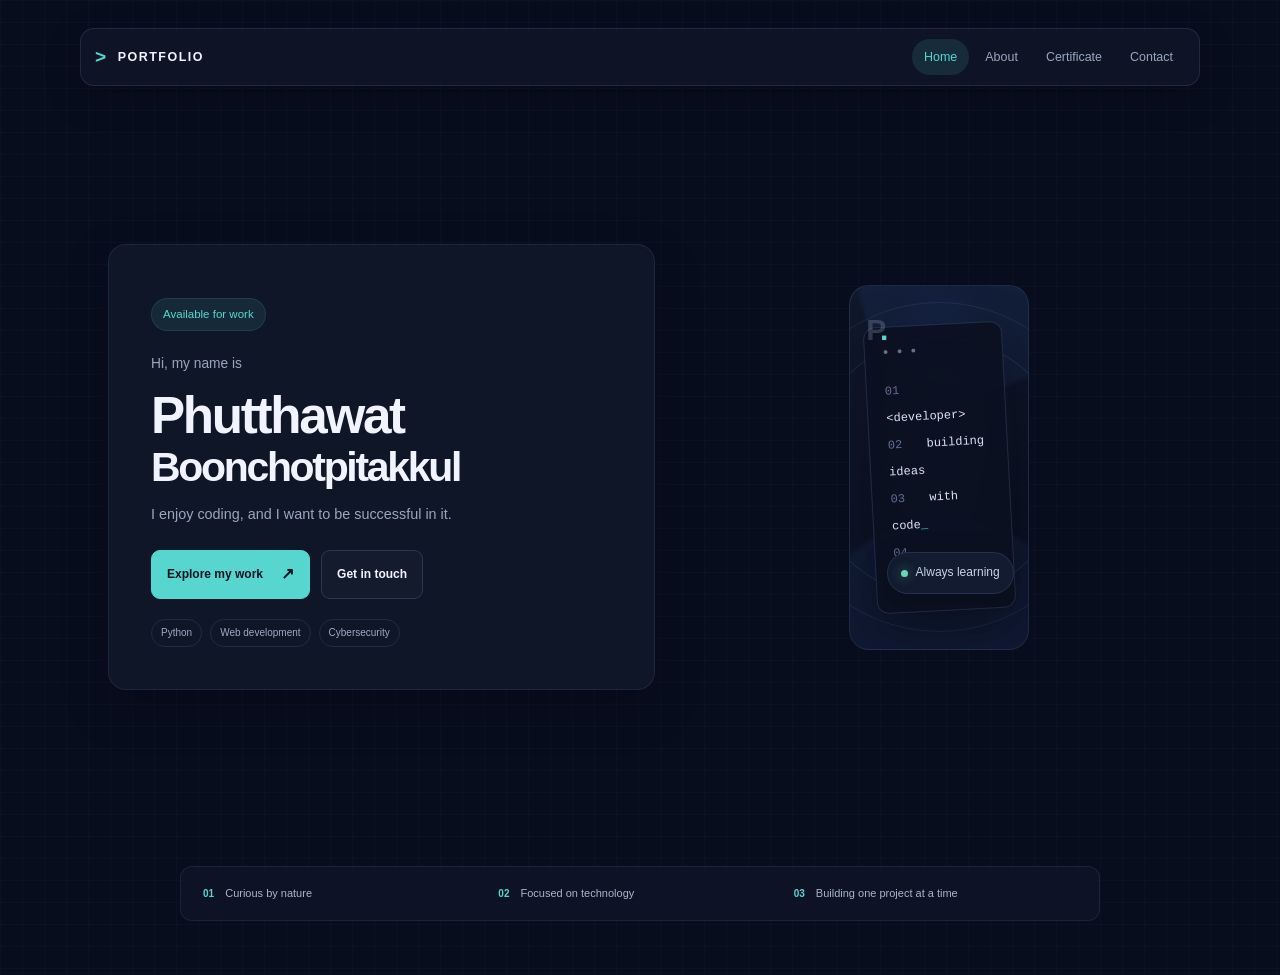
==== commit dd2a6562: "Add visual details to portfolio landing page" ====
--- a/index.html
+++ b/index.html
@@ -31,8 +31,22 @@
             <p class="greeting">Hi, my name is</p>
             <h1>Phutthawat <span>Boonchotpitakkul</span></h1>
             <p class="desc">I enjoy coding, and I want to be successful in it.</p>
+            <div class="hero-actions">
+                <a class="hero-button hero-button-primary" href="index3_certificate.html">Explore my work <span>↗</span></a>
+                <a class="hero-button hero-button-quiet" href="index4_contac.html">Get in touch</a>
+            </div>
+            <div class="hero-skills" aria-label="Areas of interest">
+                <span>Python</span><span>Web development</span><span>Cybersecurity</span>
+            </div>
         </div>
+        <aside class="hero-visual" aria-label="Developer profile illustration">
+            <div class="visual-orbit orbit-one"></div><div class="visual-orbit orbit-two"></div>
+            <div class="visual-code"><span class="code-dots">● ● ●</span><code><b>01</b> &lt;developer&gt;<br><b>02</b> &nbsp;building ideas<br><b>03</b> &nbsp;with code<span class="cursor">_</span><br><b>04</b> &lt;/developer&gt;</code></div>
+            <div class="visual-badge"><span class="status-dot"></span><span>Always learning</span></div>
+            <div class="visual-monogram">P<span>.</span></div>
+        </aside>
     </section>
+    <section class="home-note" aria-label="Portfolio overview"><p><span>01</span> Curious by nature</p><p><span>02</span> Focused on technology</p><p><span>03</span> Building one project at a time</p></section>
     <script src="https://unpkg.com/aos@2.3.1/dist/aos.js"></script>
     <script>
         AOS.init();
--- a/index.css
+++ b/index.css
@@ -75,29 +75,71 @@
 @media(max-width:768px) { #CONTACT .contact-container { grid-template-columns:repeat(2,1fr); } }
 @media(max-width:640px) { .nav-link { padding:10px 14px; font-size:.82rem; } .section-heading { gap:10px; } .proj-name { font-size:1.5rem; } .contact-item { padding:18px 0; } #CONTACT .contact-container { grid-template-columns:1fr; } #HERO { min-height:calc(90vh - 60px); padding-top:40px; } h1 { font-size:clamp(2.2rem,10vw,3.4rem); } .about-left p {font-size:1rem;} }
 
-/* Compact, touch-friendly layout for phones */
-@media (max-width: 600px) {
-    html, body { width:100%; overflow-x:clip; }
-    .main-header { width:100%; padding:12px 16px; gap:8px; }
-    .logo { font-size:.9rem; }
-    .nav-container { width:100%; }
-    .nav { display:grid; width:100%; grid-template-columns:repeat(4,minmax(0,1fr)); gap:2px; }
-    .nav-link { width:100%; min-height:44px; padding:8px 4px; font-size:clamp(.68rem,3vw,.82rem); white-space:nowrap; }
-    section { width:100%; padding:48px 18px 36px; }
-    #HERO { min-height:calc(100svh - 112px); padding-top:24px; }
-    .hero-content { padding:16px 0 24px; }
-    .tag { margin-bottom:18px; }
-    .desc { font-size:1rem; }
-    #ABOUT,#PORTFOLIO,#CONTACT { padding-top:52px; }
-    .section-heading,.contact-header { margin-bottom:24px; }
-    .section-heading h1,.contact-header h1 { font-size:clamp(2rem,9vw,2.8rem); }
-    .about-grid { gap:24px; }
-    .terminal { padding:22px 16px; overflow-wrap:anywhere; }
-    .projects-container { gap:12px; }
-    .proj-item,.proj-item:nth-child(even) { grid-template-columns:minmax(0,1fr); gap:16px; padding:18px 0; }
-    .proj-image { aspect-ratio:16/9; }
-    .proj-content { gap:10px; }
-    #CONTACT .contact-container { grid-template-columns:minmax(0,1fr); gap:10px; }
-    .contact-item { min-width:0; }
-    .info-value { overflow-wrap:anywhere; }
+/* Navy portfolio direction from the supplied reference */
+:root {
+    --bg-dark:#080d1e;
+    --bg-panel:#11182b;
+    --bg-panel-strong:#18233b;
+    --border-glow:rgba(151,177,255,.12);
+    --border-highlight:#4bd5cf;
+    --text-primary:#f1f4ff;
+    --text-muted:#9aa6c0;
+    --text-accent:#57d6d0;
+    --text-accent-strong:#91eee8;
+    --surface:#11182b;
+    --shadow:0 18px 48px rgba(0,0,0,.22);
+    --radius:18px;
 }
+body { background-color:var(--bg-dark); background-image:linear-gradient(rgba(105,132,188,.035) 1px,transparent 1px),linear-gradient(90deg,rgba(105,132,188,.035) 1px,transparent 1px); background-size:22px 22px; }
+.main-header { width:min(1120px,calc(100% - 48px)); margin:28px auto 0; padding:8px 14px; min-height:58px; background:rgba(15,22,40,.94); border:1px solid rgba(166,185,230,.12); border-radius:14px; box-shadow:0 12px 36px rgba(0,0,0,.22); }
+.logo { font-size:.78rem; letter-spacing:.12em; }
+.logo .arrow { color:var(--text-accent); }
+.nav { gap:4px; }
+.nav-link { min-height:36px; padding:6px 12px; font-size:.78rem; border-radius:999px; }
+.nav-link:hover,.nav-link.active { color:var(--text-accent); background:rgba(87,214,208,.12); }
+.nav-link.active { text-decoration:none; box-shadow:none; }
+#HERO { min-height:calc(100vh - 90px); padding-top:24px; }
+.hero-content { width:min(820px,100%); padding:clamp(28px,5vw,48px); background:rgba(16,23,41,.96); border:1px solid rgba(158,179,230,.1); border-radius:var(--radius); box-shadow:var(--shadow); }
+.tag { padding:6px 11px; margin-bottom:22px; color:var(--text-accent); background:rgba(87,214,208,.1); border:1px solid rgba(87,214,208,.12); border-radius:999px; font-size:.72rem; }
+.greeting { font-size:.86rem; }
+#HERO h1 { max-width:560px; font-size:clamp(2.2rem,5vw,3.2rem); line-height:1.02; letter-spacing:-.045em; }
+#HERO h1 span { font-size:.8em; color:var(--text-primary); }
+#HERO .desc { margin-top:14px; font-size:.9rem; }
+.terminal { border:1px solid var(--border-glow); border-left:3px solid var(--text-accent); border-radius:12px; }
+.proj-item,.proj-item:nth-child(even) { padding:24px; background:rgba(17,24,43,.72); border:1px solid var(--border-glow); border-radius:14px; }
+.proj-image { border-radius:10px; border:1px solid var(--border-glow); }
+.contact-item { padding:18px; border:1px solid var(--border-glow); border-radius:12px; background:rgba(17,24,43,.72); }
+.btn-more { border-radius:999px; }
+@media(max-width:820px) { .main-header { width:calc(100% - 28px); margin-top:14px; padding:9px 12px; } }
+@media(max-width:640px) { .main-header { align-items:center; gap:6px; } .nav { width:100%; display:grid; grid-template-columns:repeat(4,minmax(0,1fr)); gap:2px; } .nav-link { width:100%; padding:7px 3px; font-size:clamp(.68rem,2.8vw,.78rem); } #HERO { min-height:calc(90svh - 90px); padding-top:24px; } .hero-content { padding:26px 22px; } #HERO h1 { font-size:clamp(2rem,9vw,2.8rem); } }
+@media(prefers-reduced-motion:reduce) { *,*::before,*::after { scroll-behavior:auto!important; animation-duration:.01ms!important; animation-iteration-count:1!important; transition-duration:.01ms!important; } }
+
+/* Give the landing page a little more story and structure */
+#HERO { width:min(1120px,100%); grid-template-columns:minmax(0,1.08fr) minmax(280px,.92fr); gap:clamp(18px,4vw,52px); }
+.hero-content { position:relative; z-index:1; padding:clamp(28px,4vw,42px); }
+.hero-visual { min-height:365px; position:relative; display:grid; place-items:center; overflow:hidden; isolation:isolate; border:1px solid rgba(151,177,255,.14); border-radius:20px; background:radial-gradient(ellipse at 50% 44%,rgba(45,79,148,.27),transparent 59%),linear-gradient(145deg,#10182c,#0b1122 72%); }
+.hero-visual::before,.hero-visual::after { content:""; position:absolute; z-index:-1; width:230px; height:230px; border-radius:50%; background:rgba(48,91,169,.12); filter:blur(2px); }
+.hero-visual::before { top:-125px; right:-60px; }.hero-visual::after { bottom:-160px; left:-50px; width:290px; height:290px; }
+.visual-orbit { position:absolute; width:260px; height:260px; border:1px solid rgba(87,214,208,.14); border-radius:50%; }
+.orbit-two { width:330px; height:330px; border-color:rgba(151,177,255,.1); }
+.visual-code { width:min(290px,78%); padding:17px 18px 20px; border:1px solid rgba(151,177,255,.16); border-radius:12px; background:rgba(11,17,32,.92); box-shadow:0 20px 55px rgba(0,0,0,.3); transform:rotate(-3deg); }
+.code-dots { display:block; margin-bottom:17px; color:#65718a; font-size:9px; letter-spacing:3px; }
+.visual-code code { color:#dce5f8; font:500 12px/2 'SFMono-Regular',Consolas,monospace; }
+.visual-code code b { margin-right:10px; color:#60708f; font-weight:400; }.visual-code code::first-line { color:#62d7cc; }
+.cursor { color:var(--text-accent); }
+.visual-badge { position:absolute; right:8%; bottom:15%; display:flex; align-items:center; gap:8px; padding:10px 13px; border:1px solid rgba(151,177,255,.14); border-radius:999px; background:#121b30; color:#c7d2e9; font-size:12px; box-shadow:0 10px 30px rgba(0,0,0,.24); }
+.status-dot { width:7px; height:7px; border-radius:50%; background:#65d9b2; box-shadow:0 0 12px rgba(101,217,178,.55); }
+.visual-monogram { position:absolute; top:8%; left:9%; color:rgba(207,220,250,.2); font:800 30px/1 Inter,Arial,sans-serif; letter-spacing:-.08em; }.visual-monogram span { color:var(--text-accent); }
+.hero-actions { display:flex; flex-wrap:wrap; gap:11px; margin-top:24px; }
+.hero-button { min-height:43px; display:inline-flex; align-items:center; justify-content:center; gap:18px; padding:10px 15px; border:1px solid rgba(151,177,255,.18); border-radius:9px; color:var(--text-primary); font-size:12px; font-weight:700; transition:background-color .18s ease,border-color .18s ease,color .18s ease,transform .18s ease; }
+.hero-button-primary { color:#07131d; background:var(--text-accent); border-color:var(--text-accent); }.hero-button-primary span { font-size:16px; }
+.hero-button-quiet { background:rgba(255,255,255,.025); }
+.hero-button-primary:hover { color:#07131d; background:var(--text-accent-strong); }.hero-button-quiet:hover { border-color:rgba(87,214,208,.5); background:rgba(87,214,208,.07); }
+.hero-skills { display:flex; flex-wrap:wrap; gap:8px; margin-top:20px; }
+.hero-skills span { padding:5px 9px; border:1px solid rgba(151,177,255,.13); border-radius:999px; color:#9eabc4; font-size:10px; }
+.home-note { width:min(920px,calc(100% - 56px)); margin:-30px auto 54px; padding:17px 22px; display:grid; grid-template-columns:repeat(3,1fr); gap:12px; border:1px solid rgba(151,177,255,.1); border-radius:12px; background:rgba(17,24,43,.62); }
+.home-note p { margin:0; color:#aab5cb; font-size:11px; }.home-note p span { margin-right:8px; color:var(--text-accent); font-size:10px; font-weight:700; }
+@media(hover:hover) and (pointer:fine) { .hero-button:hover { transform:translateY(-2px); } }
+@media(max-width:820px) { #HERO { grid-template-columns:1fr; gap:18px; padding-top:30px; } .hero-visual { min-height:260px; } .visual-orbit { width:210px; height:210px; }.orbit-two { width:270px; height:270px; } .visual-code { transform:rotate(-2deg); } .visual-badge { bottom:12%; } .home-note { margin-top:-15px; } }
+@media(max-width:640px) { #HERO { min-height:auto; padding-bottom:30px; } .hero-content { padding:27px 22px; } .hero-visual { min-height:230px; border-radius:15px; } .visual-code { width:250px; } .home-note { width:calc(100% - 40px); margin:0 auto 36px; grid-template-columns:1fr; gap:8px; padding:15px 18px; } }
+@media(prefers-reduced-motion:reduce) { .hero-button { transition:none; } }
